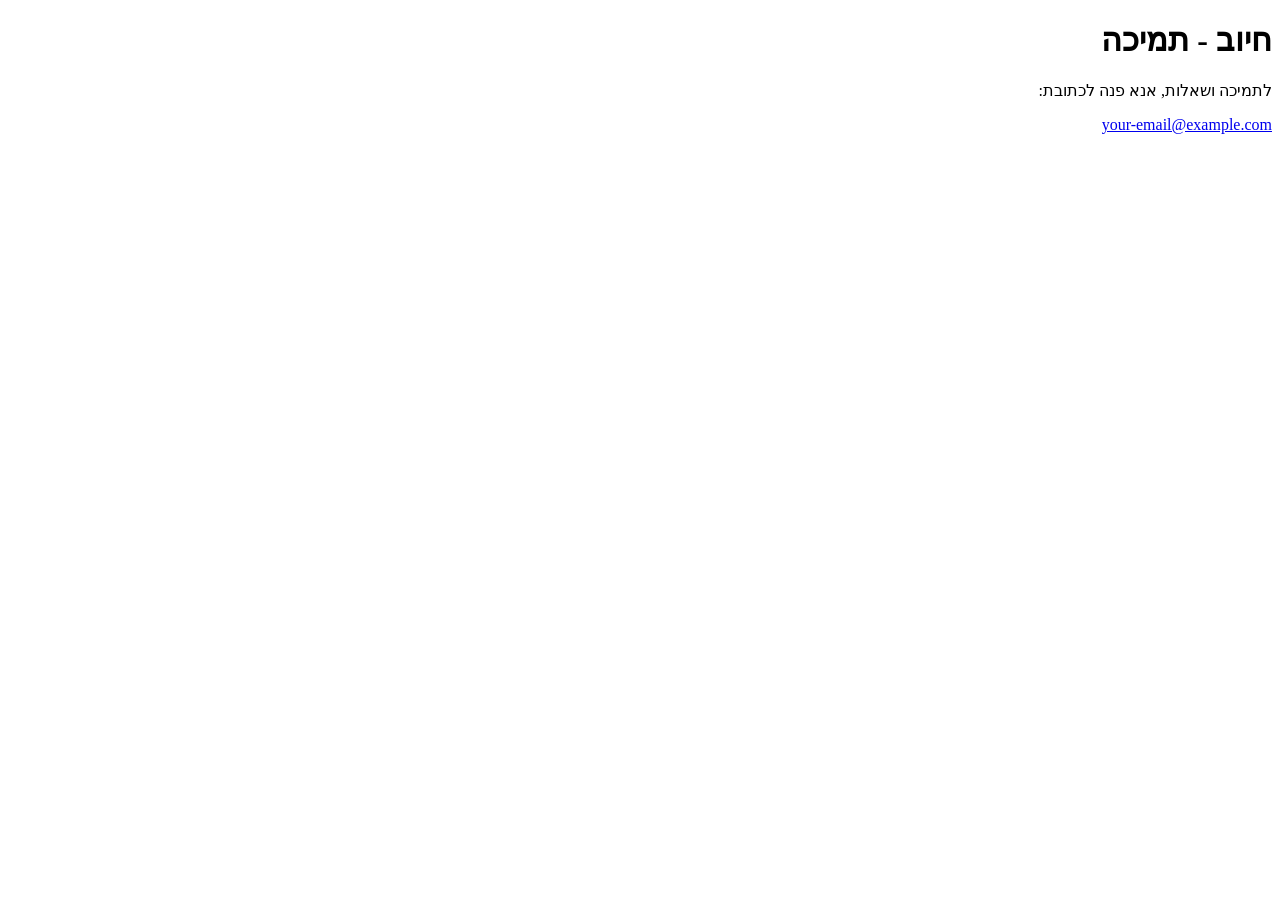
==== index.html @ a60e7d50 "Add index.html support contact page" ====
<!DOCTYPE html>
<html lang="he" dir="rtl">
<head>
    <meta charset="UTF-8">
    <meta name="viewport" content="width=device-width, initial-scale=1.0">
    <title>חיוב - תמיכה</title>
</head>
<body>
    <h1>חיוב - תמיכה</h1>
    <p>לתמיכה ושאלות, אנא פנה לכתובת:</p>
    <p><a href="mailto:dober.p@gmail.com">your-email@example.com</a></p>
</body>
</html>
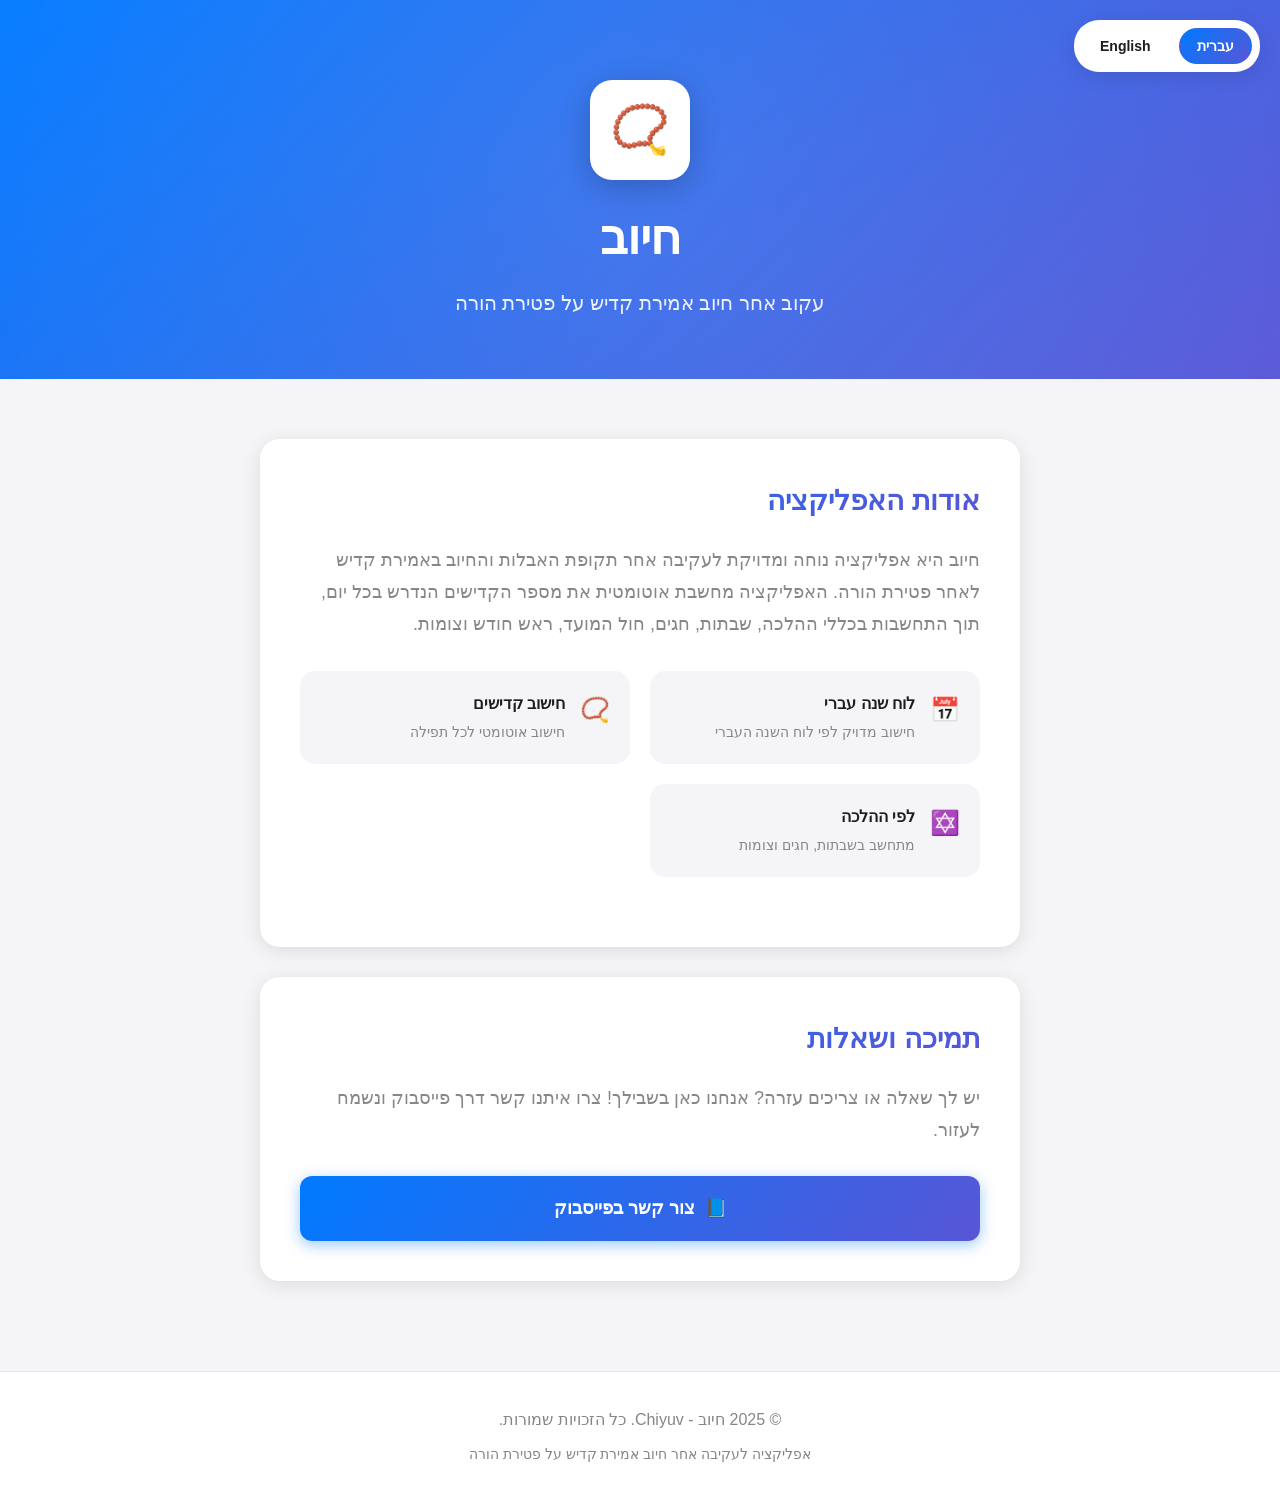
==== commit 7862de89: "Update title and add styles for language support" ====
--- a/index.html
+++ b/index.html
@@ -3,11 +3,459 @@
 <head>
     <meta charset="UTF-8">
     <meta name="viewport" content="width=device-width, initial-scale=1.0">
-    <title>חיוב - תמיכה</title>
+    <title>חיוב - Chiyuv | תמיכה / Support</title>
+    <style>
+        * {
+            margin: 0;
+            padding: 0;
+            box-sizing: border-box;
+        }
+
+        :root {
+            --primary-blue: #007AFF;
+            --accent-purple: #5856D6;
+            --gradient: linear-gradient(135deg, #007AFF 0%, #5856D6 100%);
+            --text-primary: #1D1D1F;
+            --text-secondary: #86868B;
+            --bg-light: #F5F5F7;
+            --white: #FFFFFF;
+            --shadow: 0 4px 20px rgba(0, 0, 0, 0.1);
+        }
+
+        body {
+            font-family: -apple-system, BlinkMacSystemFont, 'Segoe UI', 'Helvetica Neue', Arial, sans-serif;
+            background: var(--bg-light);
+            color: var(--text-primary);
+            line-height: 1.6;
+            min-height: 100vh;
+            display: flex;
+            flex-direction: column;
+            transition: all 0.3s ease;
+        }
+
+        body[dir="ltr"] {
+            direction: ltr;
+            text-align: left;
+        }
+
+        body[dir="rtl"] {
+            direction: rtl;
+            text-align: right;
+        }
+
+        /* Language Selector */
+        .lang-selector {
+            position: fixed;
+            top: 20px;
+            left: 20px;
+            z-index: 1000;
+            display: flex;
+            gap: 10px;
+            background: var(--white);
+            padding: 8px;
+            border-radius: 25px;
+            box-shadow: var(--shadow);
+        }
+
+        body[dir="rtl"] .lang-selector {
+            left: auto;
+            right: 20px;
+        }
+
+        .lang-btn {
+            padding: 8px 16px;
+            border: 2px solid transparent;
+            background: transparent;
+            border-radius: 20px;
+            cursor: pointer;
+            font-weight: 600;
+            font-size: 14px;
+            transition: all 0.3s;
+            color: var(--text-primary);
+        }
+
+        .lang-btn.active {
+            background: var(--gradient);
+            color: var(--white);
+            border-color: transparent;
+        }
+
+        .lang-btn:hover {
+            background: var(--bg-light);
+        }
+
+        .lang-btn.active:hover {
+            background: var(--gradient);
+        }
+
+        /* Header */
+        .header {
+            background: var(--gradient);
+            color: var(--white);
+            padding: 80px 20px 60px;
+            text-align: center;
+            position: relative;
+            overflow: hidden;
+        }
+
+        .header::before {
+            content: '';
+            position: absolute;
+            top: -50%;
+            left: -50%;
+            width: 200%;
+            height: 200%;
+            background: radial-gradient(circle, rgba(255,255,255,0.1) 0%, transparent 70%);
+            animation: pulse 15s infinite;
+        }
+
+        @keyframes pulse {
+            0%, 100% { transform: scale(1); opacity: 0.5; }
+            50% { transform: scale(1.1); opacity: 0.8; }
+        }
+
+        .header-content {
+            position: relative;
+            z-index: 1;
+        }
+
+        .app-icon {
+            width: 100px;
+            height: 100px;
+            background: var(--white);
+            border-radius: 22px;
+            margin: 0 auto 20px;
+            display: flex;
+            align-items: center;
+            justify-content: center;
+            box-shadow: 0 8px 30px rgba(0, 0, 0, 0.2);
+            font-size: 48px;
+        }
+
+        h1 {
+            font-size: 48px;
+            font-weight: 700;
+            margin-bottom: 10px;
+            letter-spacing: -0.5px;
+        }
+
+        .subtitle {
+            font-size: 20px;
+            opacity: 0.9;
+            font-weight: 300;
+        }
+
+        /* Main Content */
+        .container {
+            max-width: 800px;
+            margin: 0 auto;
+            padding: 60px 20px;
+            flex: 1;
+        }
+
+        .card {
+            background: var(--white);
+            border-radius: 20px;
+            padding: 40px;
+            margin-bottom: 30px;
+            box-shadow: var(--shadow);
+            transition: transform 0.3s, box-shadow 0.3s;
+        }
+
+        .card:hover {
+            transform: translateY(-5px);
+            box-shadow: 0 8px 30px rgba(0, 0, 0, 0.15);
+        }
+
+        .section-title {
+            font-size: 28px;
+            font-weight: 700;
+            margin-bottom: 20px;
+            background: var(--gradient);
+            -webkit-background-clip: text;
+            -webkit-text-fill-color: transparent;
+            background-clip: text;
+        }
+
+        .description {
+            font-size: 18px;
+            color: var(--text-secondary);
+            margin-bottom: 30px;
+            line-height: 1.8;
+        }
+
+        .features {
+            display: grid;
+            grid-template-columns: repeat(auto-fit, minmax(250px, 1fr));
+            gap: 20px;
+            margin: 30px 0;
+        }
+
+        .feature {
+            padding: 20px;
+            background: var(--bg-light);
+            border-radius: 15px;
+            display: flex;
+            align-items: start;
+            gap: 15px;
+        }
+
+        .feature-icon {
+            font-size: 24px;
+            flex-shrink: 0;
+        }
+
+        .feature-text {
+            flex: 1;
+        }
+
+        .feature-title {
+            font-weight: 600;
+            margin-bottom: 5px;
+            font-size: 16px;
+        }
+
+        .feature-desc {
+            font-size: 14px;
+            color: var(--text-secondary);
+        }
+
+        /* Buttons */
+        .buttons {
+            display: flex;
+            flex-direction: column;
+            gap: 15px;
+            margin-top: 30px;
+        }
+
+        .btn {
+            padding: 18px 32px;
+            border-radius: 12px;
+            font-size: 18px;
+            font-weight: 600;
+            text-decoration: none;
+            text-align: center;
+            transition: all 0.3s;
+            display: inline-flex;
+            align-items: center;
+            justify-content: center;
+            gap: 10px;
+            border: none;
+            cursor: pointer;
+        }
+
+        .btn-primary {
+            background: var(--gradient);
+            color: var(--white);
+            box-shadow: 0 4px 15px rgba(0, 122, 255, 0.4);
+        }
+
+        .btn-primary:hover {
+            transform: translateY(-2px);
+            box-shadow: 0 6px 20px rgba(0, 122, 255, 0.5);
+        }
+
+        .btn-secondary {
+            background: var(--white);
+            color: var(--primary-blue);
+            border: 2px solid var(--primary-blue);
+        }
+
+        .btn-secondary:hover {
+            background: var(--primary-blue);
+            color: var(--white);
+        }
+
+        /* Footer */
+        .footer {
+            background: var(--white);
+            padding: 30px 20px;
+            text-align: center;
+            color: var(--text-secondary);
+            border-top: 1px solid #E5E5E7;
+        }
+
+        .footer p {
+            margin: 5px 0;
+        }
+
+        /* Responsive */
+        @media (max-width: 768px) {
+            h1 {
+                font-size: 36px;
+            }
+
+            .subtitle {
+                font-size: 18px;
+            }
+
+            .card {
+                padding: 25px;
+            }
+
+            .features {
+                grid-template-columns: 1fr;
+            }
+
+            .lang-selector {
+                top: 10px;
+                right: 10px;
+                left: auto;
+            }
+
+            body[dir="rtl"] .lang-selector {
+                left: 10px;
+                right: auto;
+            }
+        }
+    </style>
 </head>
-<body>
-    <h1>חיוב - תמיכה</h1>
-    <p>לתמיכה ושאלות, אנא פנה לכתובת:</p>
-    <p><a href="mailto:dober.p@gmail.com">your-email@example.com</a></p>
+<body dir="rtl">
+    <!-- Language Selector -->
+    <div class="lang-selector">
+        <button class="lang-btn active" onclick="setLanguage('he')">עברית</button>
+        <button class="lang-btn" onclick="setLanguage('en')">English</button>
+    </div>
+
+    <!-- Header -->
+    <div class="header">
+        <div class="header-content">
+            <div class="app-icon">📿</div>
+            <h1 data-i18n="appName">חיוב</h1>
+            <p class="subtitle" data-i18n="appSubtitle">עקוב אחר חיוב אמירת קדיש על פטירת הורה</p>
+        </div>
+    </div>
+
+    <!-- Main Content -->
+    <div class="container">
+        <!-- About Section -->
+        <div class="card">
+            <h2 class="section-title" data-i18n="aboutTitle">אודות האפליקציה</h2>
+            <p class="description" data-i18n="aboutText">
+                חיוב היא אפליקציה נוחה ומדויקת לעקיבה אחר תקופת האבלות והחיוב באמירת קדיש לאחר פטירת הורה. 
+                האפליקציה מחשבת אוטומטית את מספר הקדישים הנדרש בכל יום, תוך התחשבות בכללי ההלכה, שבתות, חגים, חול המועד, ראש חודש וצומות.
+            </p>
+
+            <div class="features">
+                <div class="feature">
+                    <div class="feature-icon">📅</div>
+                    <div class="feature-text">
+                        <div class="feature-title" data-i18n="feature1Title">לוח שנה עברי</div>
+                        <div class="feature-desc" data-i18n="feature1Desc">חישוב מדויק לפי לוח השנה העברי</div>
+                    </div>
+                </div>
+                <div class="feature">
+                    <div class="feature-icon">📿</div>
+                    <div class="feature-text">
+                        <div class="feature-title" data-i18n="feature2Title">חישוב קדישים</div>
+                        <div class="feature-desc" data-i18n="feature2Desc">חישוב אוטומטי לכל תפילה</div>
+                    </div>
+                </div>
+                <div class="feature">
+                    <div class="feature-icon">✡️</div>
+                    <div class="feature-text">
+                        <div class="feature-title" data-i18n="feature3Title">לפי ההלכה</div>
+                        <div class="feature-desc" data-i18n="feature3Desc">מתחשב בשבתות, חגים וצומות</div>
+                    </div>
+                </div>
+            </div>
+        </div>
+
+        <!-- Support Section -->
+        <div class="card">
+            <h2 class="section-title" data-i18n="supportTitle">תמיכה ושאלות</h2>
+            <p class="description" data-i18n="supportText">
+                יש לך שאלה או צריכים עזרה? אנחנו כאן בשבילך! צרו איתנו קשר דרך פייסבוק ונשמח לעזור.
+            </p>
+
+            <div class="buttons">
+                <a href="https://facebook.com/your-page" class="btn btn-primary" target="_blank">
+                    <span>📘</span>
+                    <span data-i18n="contactFacebook">צור קשר בפייסבוק</span>
+                </a>
+            </div>
+        </div>
+    </div>
+
+    <!-- Footer -->
+    <div class="footer">
+        <p data-i18n="footerText">© 2025 חיוב - Chiyuv. כל הזכויות שמורות.</p>
+        <p style="font-size: 14px; margin-top: 10px;" data-i18n="footerDesc">אפליקציה לעקיבה אחר חיוב אמירת קדיש על פטירת הורה</p>
+    </div>
+
+    <script>
+        // Translations
+        const translations = {
+            he: {
+                appName: "חיוב",
+                appSubtitle: "עקוב אחר חיוב אמירת קדיש על פטירת הורה",
+                aboutTitle: "אודות האפליקציה",
+                aboutText: "חיוב היא אפליקציה נוחה ומדויקת לעקיבה אחר תקופת האבלות והחיוב באמירת קדיש לאחר פטירת הורה. האפליקציה מחשבת אוטומטית את מספר הקדישים הנדרש בכל יום, תוך התחשבות בכללי ההלכה, שבתות, חגים, חול המועד, ראש חודש וצומות.",
+                feature1Title: "לוח שנה עברי",
+                feature1Desc: "חישוב מדויק לפי לוח השנה העברי",
+                feature2Title: "חישוב קדישים",
+                feature2Desc: "חישוב אוטומטי לכל תפילה",
+                feature3Title: "לפי ההלכה",
+                feature3Desc: "מתחשב בשבתות, חגים וצומות",
+                supportTitle: "תמיכה ושאלות",
+                supportText: "יש לך שאלה או צריכים עזרה? אנחנו כאן בשבילך! צרו איתנו קשר דרך פייסבוק ונשמח לעזור.",
+                contactFacebook: "צור קשר בפייסבוק",
+                footerText: "© 2025 חיוב - Chiyuv. כל הזכויות שמורות.",
+                footerDesc: "אפליקציה לעקיבה אחר חיוב אמירת קדיש על פטירת הורה"
+            },
+            en: {
+                appName: "Chiyuv",
+                appSubtitle: "Track your Kaddish obligation for a parent's passing",
+                aboutTitle: "About the App",
+                aboutText: "Chiyuv is a convenient and accurate app for tracking the mourning period and the obligation to recite Kaddish after the passing of a parent. The app automatically calculates the number of Kaddish prayers required each day, following Halachic guidelines, including Shabbat, holidays, Chol Hamoed, Rosh Chodesh, and fast days.",
+                feature1Title: "Hebrew Calendar",
+                feature1Desc: "Accurate calculation based on the Hebrew calendar",
+                feature2Title: "Kaddish Calculation",
+                feature2Desc: "Automatic calculation for each prayer",
+                feature3Title: "Halachic Guidelines",
+                feature3Desc: "Accounts for Shabbat, holidays, and fast days",
+                supportTitle: "Support & Questions",
+                supportText: "Have a question or need help? We're here for you! Contact us on Facebook and we'll be happy to help.",
+                contactFacebook: "Contact on Facebook",
+                footerText: "© 2025 Chiyuv. All rights reserved.",
+                footerDesc: "App for tracking Kaddish obligation for a parent's passing"
+            }
+        };
+
+        // Language management
+        function setLanguage(lang) {
+            // Update HTML direction and lang
+            document.documentElement.lang = lang;
+            document.body.dir = lang === 'he' ? 'rtl' : 'ltr';
+            
+            // Update language buttons
+            document.querySelectorAll('.lang-btn').forEach(btn => {
+                btn.classList.remove('active');
+            });
+            event.target.classList.add('active');
+            
+            // Update all text elements
+            document.querySelectorAll('[data-i18n]').forEach(element => {
+                const key = element.getAttribute('data-i18n');
+                if (translations[lang] && translations[lang][key]) {
+                    element.textContent = translations[lang][key];
+                }
+            });
+            
+            // Save preference
+            localStorage.setItem('preferredLanguage', lang);
+        }
+
+        // Load saved language preference
+        window.addEventListener('DOMContentLoaded', () => {
+            const savedLang = localStorage.getItem('preferredLanguage') || 'he';
+            const langBtn = savedLang === 'he' 
+                ? document.querySelector('.lang-btn:first-child')
+                : document.querySelector('.lang-btn:last-child');
+            if (langBtn) {
+                langBtn.click();
+            }
+        });
+    </script>
 </body>
-</html>+</html>
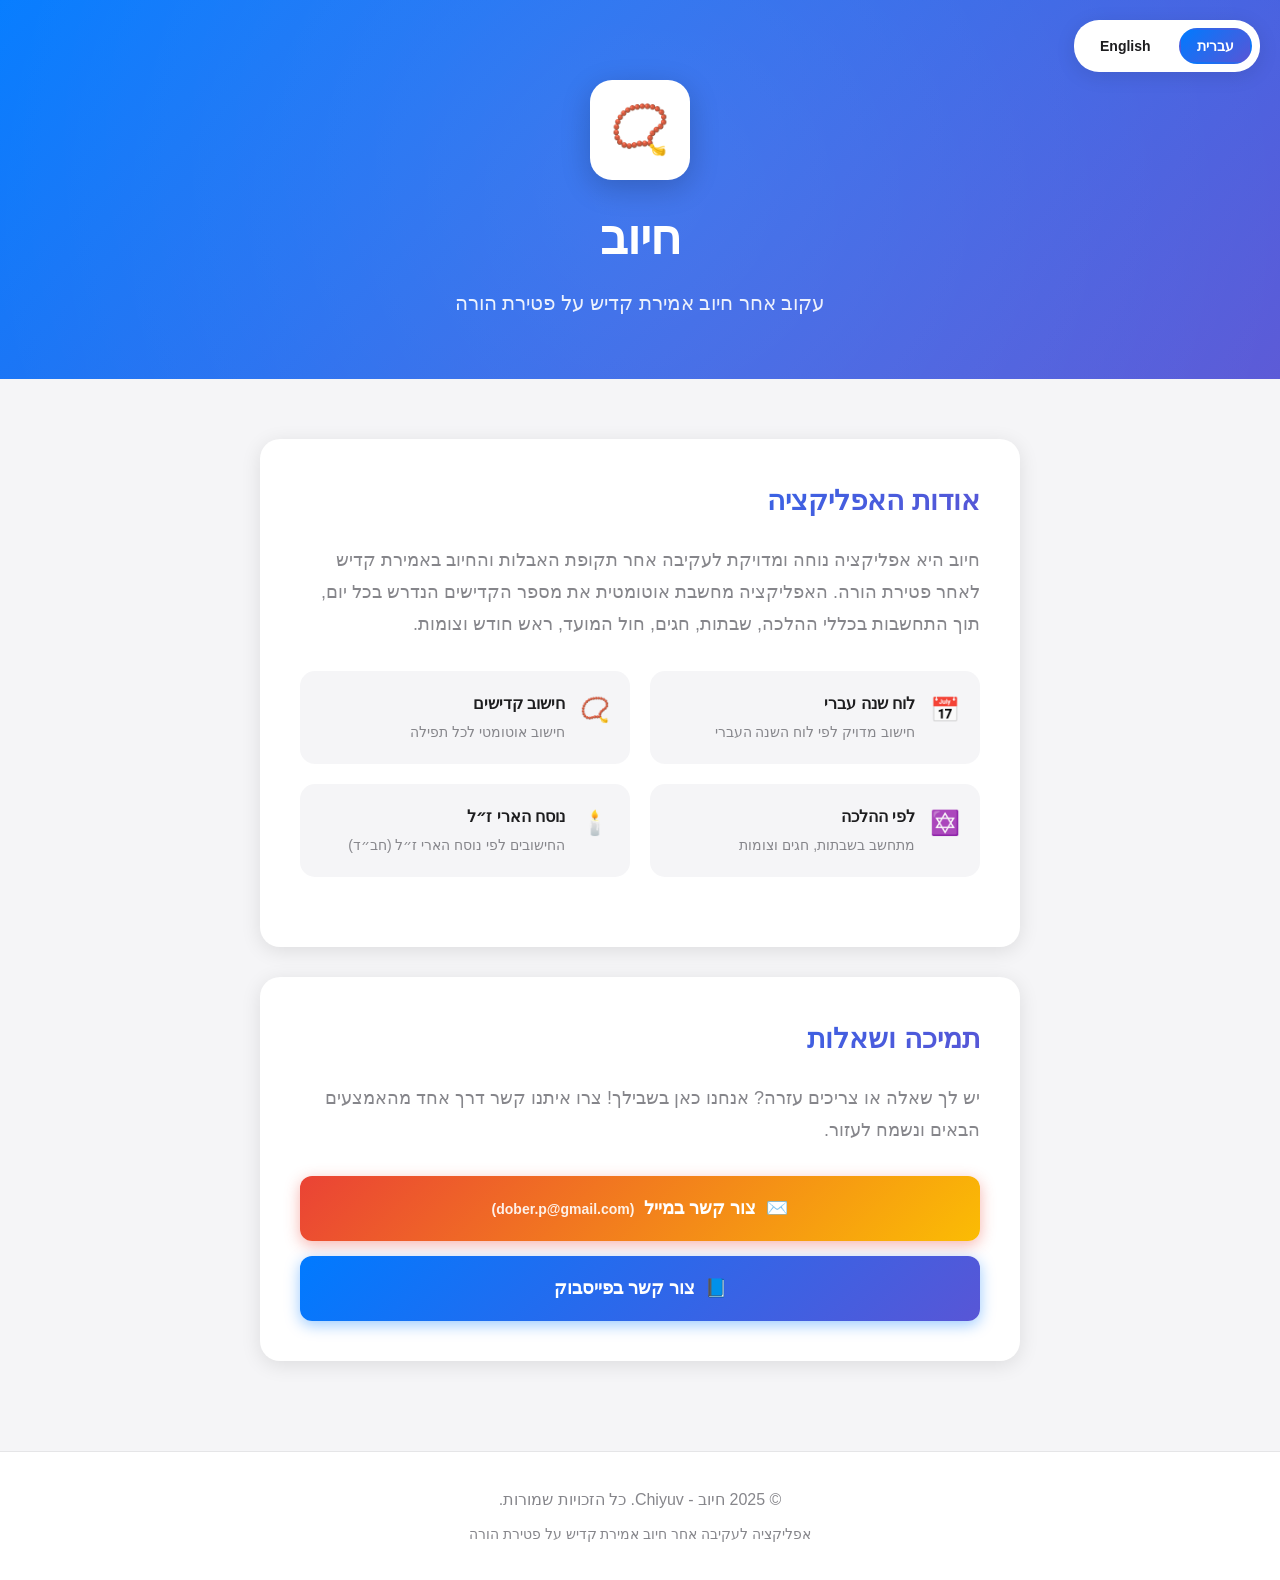
==== commit 798f3898: "Enhance support section with email button and text update Added a new email button with gradient sty" ====
--- a/index.html
+++ b/index.html
@@ -264,6 +264,17 @@
         .btn-secondary:hover {
             background: var(--primary-blue);
             color: var(--white);
+        }
+
+        .btn-email {
+            background: linear-gradient(135deg, #EA4335 0%, #FBBC04 100%);
+            color: var(--white);
+            box-shadow: 0 4px 15px rgba(234, 67, 53, 0.4);
+        }
+
+        .btn-email:hover {
+            transform: translateY(-2px);
+            box-shadow: 0 6px 20px rgba(234, 67, 53, 0.5);
         }
 
         /* Footer */
@@ -358,6 +369,13 @@
                         <div class="feature-desc" data-i18n="feature3Desc">מתחשב בשבתות, חגים וצומות</div>
                     </div>
                 </div>
+                <div class="feature">
+                    <div class="feature-icon">🕯️</div>
+                    <div class="feature-text">
+                        <div class="feature-title" data-i18n="feature4Title">נוסח הארי ז״ל</div>
+                        <div class="feature-desc" data-i18n="feature4Desc">החישובים לפי נוסח הארי ז״ל (חב״ד)</div>
+                    </div>
+                </div>
             </div>
         </div>
 
@@ -365,11 +383,16 @@
         <div class="card">
             <h2 class="section-title" data-i18n="supportTitle">תמיכה ושאלות</h2>
             <p class="description" data-i18n="supportText">
-                יש לך שאלה או צריכים עזרה? אנחנו כאן בשבילך! צרו איתנו קשר דרך פייסבוק ונשמח לעזור.
+                יש לך שאלה או צריכים עזרה? אנחנו כאן בשבילך! צרו איתנו קשר דרך אחד מהאמצעים הבאים ונשמח לעזור.
             </p>
 
             <div class="buttons">
-                <a href="https://facebook.com/your-page" class="btn btn-primary" target="_blank">
+                <a href="mailto:dober.p@gmail.com?subject=תמיכה - חיוב&body=שלום,%0D%0A%0D%0A" class="btn btn-email">
+                    <span>✉️</span>
+                    <span data-i18n="contactEmail">צור קשר במייל</span>
+                    <span style="font-size: 14px; opacity: 0.9;">(dober.p@gmail.com)</span>
+                </a>
+                <a href="https://www.facebook.com/dober.persiko" class="btn btn-primary" target="_blank">
                     <span>📘</span>
                     <span data-i18n="contactFacebook">צור קשר בפייסבוק</span>
                 </a>
@@ -397,8 +420,11 @@
                 feature2Desc: "חישוב אוטומטי לכל תפילה",
                 feature3Title: "לפי ההלכה",
                 feature3Desc: "מתחשב בשבתות, חגים וצומות",
+                feature4Title: "נוסח הארי ז״ל",
+                feature4Desc: "החישובים לפי נוסח הארי ז״ל (חב״ד)",
                 supportTitle: "תמיכה ושאלות",
-                supportText: "יש לך שאלה או צריכים עזרה? אנחנו כאן בשבילך! צרו איתנו קשר דרך פייסבוק ונשמח לעזור.",
+                supportText: "יש לך שאלה או צריכים עזרה? אנחנו כאן בשבילך! צרו איתנו קשר דרך אחד מהאמצעים הבאים ונשמח לעזור.",
+                contactEmail: "צור קשר במייל",
                 contactFacebook: "צור קשר בפייסבוק",
                 footerText: "© 2025 חיוב - Chiyuv. כל הזכויות שמורות.",
                 footerDesc: "אפליקציה לעקיבה אחר חיוב אמירת קדיש על פטירת הורה"
@@ -414,8 +440,11 @@
                 feature2Desc: "Automatic calculation for each prayer",
                 feature3Title: "Halachic Guidelines",
                 feature3Desc: "Accounts for Shabbat, holidays, and fast days",
+                feature4Title: "Ari Zal Nusach",
+                feature4Desc: "Calculations follow the Ari Zal Nusach (Chabad)",
                 supportTitle: "Support & Questions",
-                supportText: "Have a question or need help? We're here for you! Contact us on Facebook and we'll be happy to help.",
+                supportText: "Have a question or need help? We're here for you! Contact us through one of the following methods and we'll be happy to help.",
+                contactEmail: "Contact via Email",
                 contactFacebook: "Contact on Facebook",
                 footerText: "© 2025 Chiyuv. All rights reserved.",
                 footerDesc: "App for tracking Kaddish obligation for a parent's passing"
